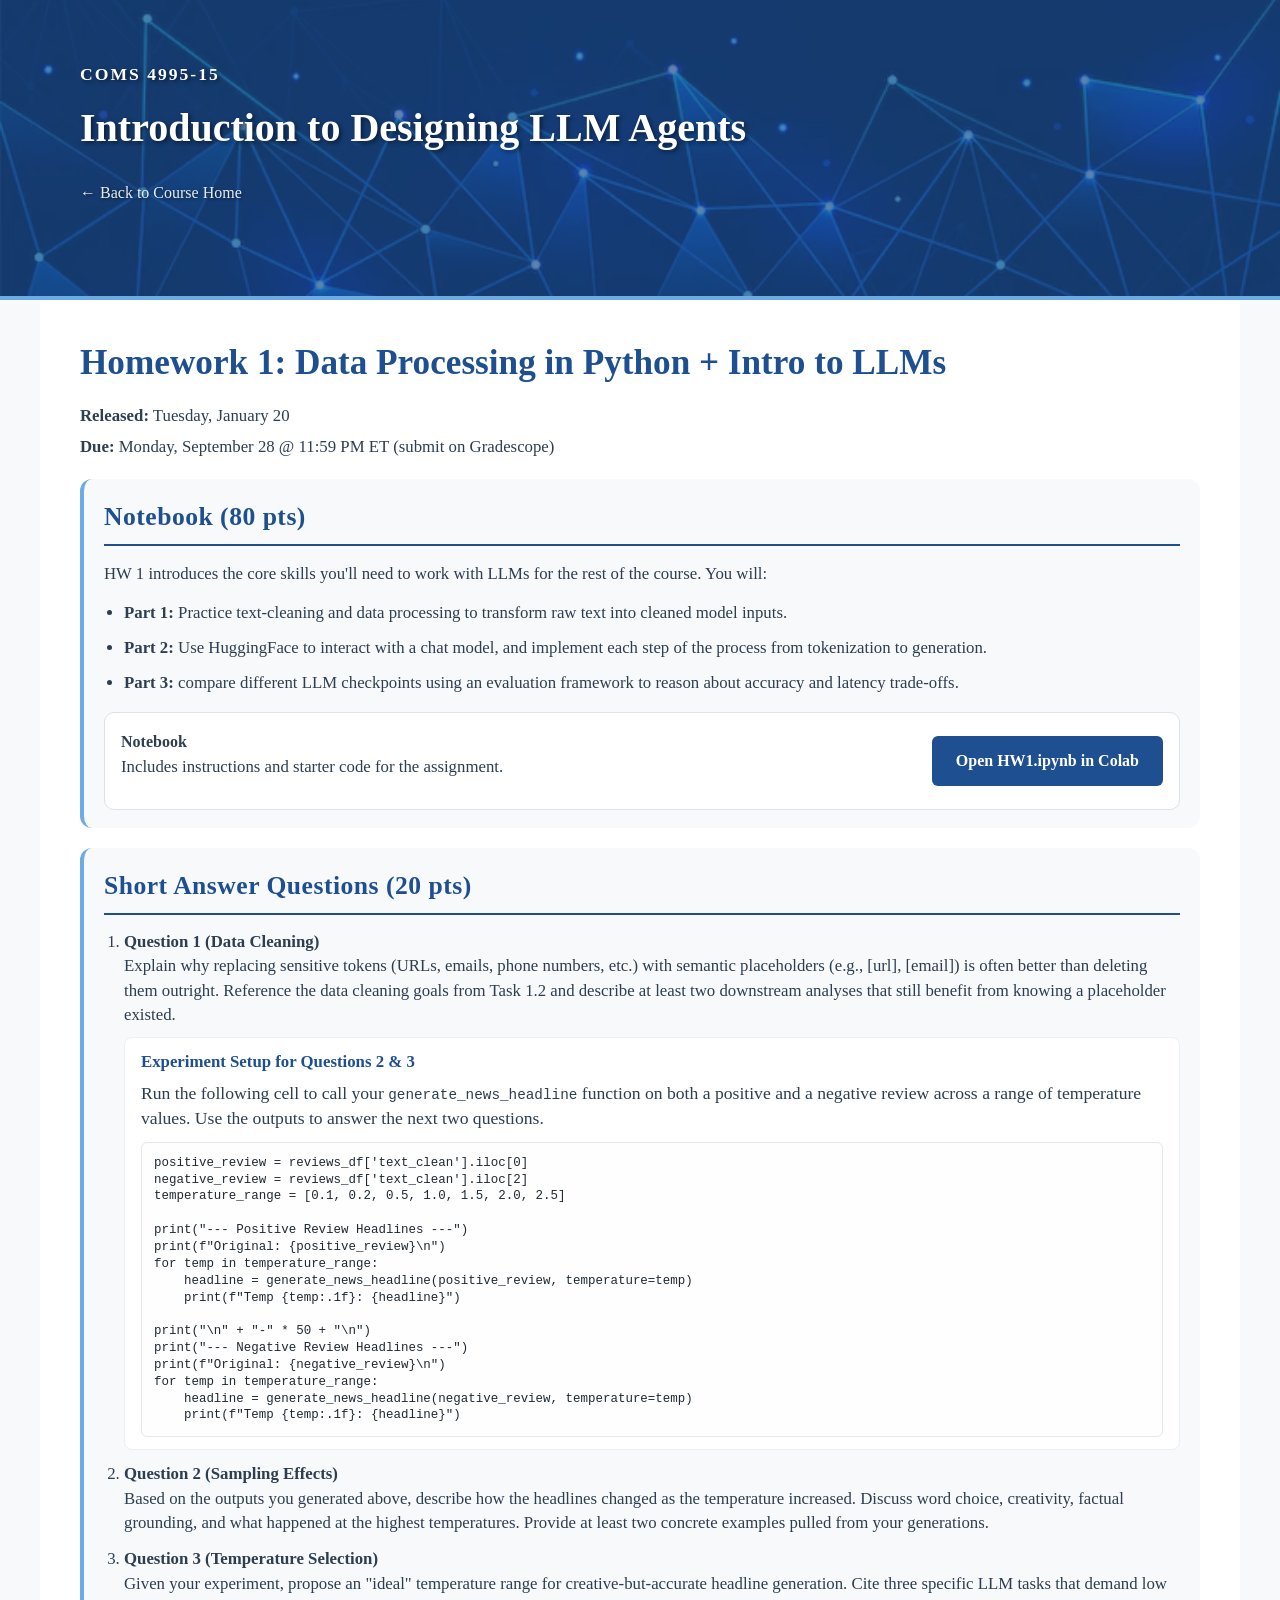
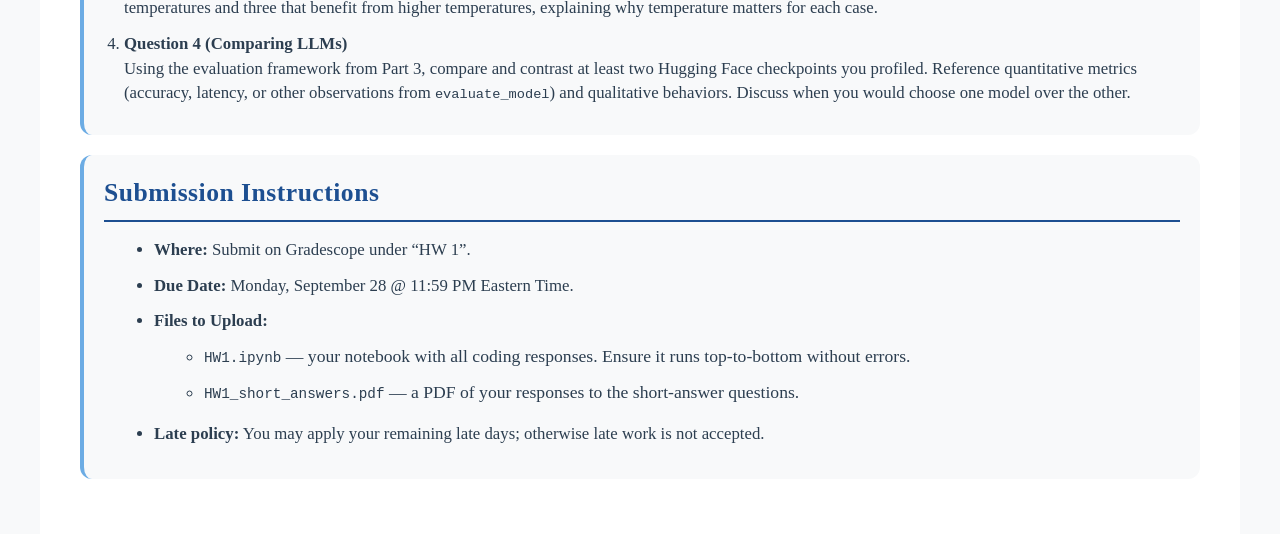
==== HW1.html @ 53bf1cdf "Prepare course website for release" ====
<!DOCTYPE html>
<html lang="en">
<head>
    <meta charset="UTF-8">
    <meta name="viewport" content="width=device-width, initial-scale=1.0">
    <title>HW 1 – Data Processing in Python + Intro to LLMs</title>
    <link rel="stylesheet" href="assets/styles.css">
    <style>
        .overview, .short-answers, .submission-card {
            background-color: #f8f9fa;
            padding: 18px 20px;
            border-radius: 12px;
            border-left: 4px solid #6CACE4;
            margin-bottom: 20px;
        }

        .main-content h1 {
            margin-bottom: 8px;
            font-size: 2.2rem;
            text-shadow: none;
            color: #1D4F91;
        }

        .overview ul {
            margin-top: 10px;
            margin-left: 20px;
        }

        .download-card {
            background-color: #fff;
            border: 1px solid #dee2e6;
            border-radius: 10px;
            padding: 16px;
            display: flex;
            align-items: center;
            justify-content: space-between;
            flex-wrap: wrap;
            gap: 12px;
            margin-top: 15px;
        }

        .download-card a {
            background-color: #1D4F91;
            color: #fff;
            padding: 12px 24px;
            border-radius: 6px;
            text-decoration: none;
            font-weight: 600;
        }

        .download-card a:hover {
            opacity: 0.9;
        }

        .short-answers ol {
            padding-left: 20px;
        }

        .short-answers li {
            margin-bottom: 12px;
            line-height: 1.45;
        }

        .helper-block {
            margin-top: 10px;
            padding: 12px 16px;
            border-left: 3px solid #e5e7eb;
            background-color: #fff;
            border: 1px solid #edeff2;
            border-radius: 8px;
        }

        .helper-block-label {
            font-weight: 600;
            margin-bottom: 6px;
            color: #1D4F91;
        }

        .code-block {
            background-color: #fefefe;
            color: #1f2933;
            border: 1px solid #e5e7eb;
            padding: 12px;
            border-radius: 6px;
            font-family: "SFMono-Regular", Consolas, "Lucida Console", monospace;
            font-size: 0.78rem;
            line-height: 1.35;
            overflow-x: auto;
            margin-top: 10px;
        }

        .submission-card ul {
            margin-top: 10px;
            padding-left: 20px;
        }

        .submission-card li {
            margin-bottom: 10px;
            line-height: 1.5;
        }
    </style>
</head>
<body>
    <header>
        <div class="header-content">
            <div class="course-number">COMS 4995-15</div>
            <h1>Introduction to Designing LLM Agents</h1>
            <div class="nav-link">
                <a href="index.html">← Back to Course Home</a>
            </div>
        </div>
    </header>

    <div class="container">
        <div class="main-content">
            <h1 style="margin-bottom: 12px;">Homework 1: Data Processing in Python + Intro to LLMs</h1>
            <p style="margin: 0 0 4px 0;"><strong>Released:</strong> Tuesday, January 20</p>
            <p style="margin: 0 0 18px 0;"><strong>Due:</strong> Monday, September 28 @ 11:59 PM ET (submit on Gradescope)</p>

            <section class="overview">
                <h2>Notebook (80 pts)</h2>
                <p>HW 1 introduces the core skills you'll need to work with LLMs for the rest of the course. You will:</p>
                <ul>
                    <li><strong>Part 1:</strong> Practice text-cleaning and data processing to transform raw text into cleaned model inputs.</li>
                    <li><strong>Part 2:</strong> Use HuggingFace to interact with a chat model, and implement each step of the process from tokenization to generation.</li>
                    <li><strong>Part 3:</strong> compare different LLM checkpoints using an evaluation framework to reason about accuracy and latency trade-offs.</li>
                </ul>
                <div class="download-card">
                    <div>
                        <strong> Notebook</strong>
                        <p>Includes instructions and starter code for the assignment.</p>
                    </div>
                    <a href="https://colab.research.google.com/drive/127XjpPJW0G8m15eZVymqBkUhC2XwX5xJ">Open HW1.ipynb in Colab</a>
                </div>
            </section>

            <section class="short-answers">
                <h2>Short Answer Questions (20 pts)</h2>
                <ol>
                    <li>
                        <strong>Question 1 (Data Cleaning)</strong><br>
                        Explain why replacing sensitive tokens (URLs, emails, phone numbers, etc.) with semantic placeholders (e.g., [url], [email]) is often better than deleting them outright. Reference the data cleaning goals from Task 1.2 and describe at least two downstream analyses that still benefit from knowing a placeholder existed.
                        <div class="helper-block">
                            <div class="helper-block-label">Experiment Setup for Questions 2 &amp; 3</div>
                            <p style="margin: 0 0 8px 0;">Run the following cell to call your <code>generate_news_headline</code> function on both a positive and a negative review across a range of temperature values. Use the outputs to answer the next two questions.</p>
                            <div class="code-block">
<pre><code>positive_review = reviews_df['text_clean'].iloc[0]
negative_review = reviews_df['text_clean'].iloc[2]
temperature_range = [0.1, 0.2, 0.5, 1.0, 1.5, 2.0, 2.5]

print("--- Positive Review Headlines ---")
print(f"Original: {positive_review}\n")
for temp in temperature_range:
    headline = generate_news_headline(positive_review, temperature=temp)
    print(f"Temp {temp:.1f}: {headline}")

print("\n" + "-" * 50 + "\n")
print("--- Negative Review Headlines ---")
print(f"Original: {negative_review}\n")
for temp in temperature_range:
    headline = generate_news_headline(negative_review, temperature=temp)
    print(f"Temp {temp:.1f}: {headline}")</code></pre>
                            </div>
                        </div>
                    </li>
                    <li>
                        <strong>Question 2 (Sampling Effects)</strong><br>
                        Based on the outputs you generated above, describe how the headlines changed as the temperature increased. Discuss word choice, creativity, factual grounding, and what happened at the highest temperatures. Provide at least two concrete examples pulled from your generations.
                    </li>
                    <li>
                        <strong>Question 3 (Temperature Selection)</strong><br>
                        Given your experiment, propose an "ideal" temperature range for creative-but-accurate headline generation. Cite three specific LLM tasks that demand low temperatures and three that benefit from higher temperatures, explaining why temperature matters for each case.
                    </li>
                    <li>
                        <strong>Question 4 (Comparing LLMs)</strong><br>
                        Using the evaluation framework from Part 3, compare and contrast at least two Hugging Face checkpoints you profiled. Reference quantitative metrics (accuracy, latency, or other observations from <code>evaluate_model</code>) and qualitative behaviors. Discuss when you would choose one model over the other.
                    </li>
                </ol>
            </section>

            <section class="submission-card">
                <h2>Submission Instructions</h2>
                <ul>
                    <li><strong>Where:</strong> Submit on Gradescope under “HW 1”.</li>
                    <li><strong>Due Date:</strong> Monday, September 28 @ 11:59 PM Eastern Time.</li>
                    <li><strong>Files to Upload:</strong>
                        <ul>
                            <li><code>HW1.ipynb</code> — your notebook with all coding responses. Ensure it runs top-to-bottom without errors.</li>
                            <li><code>HW1_short_answers.pdf</code> — a PDF of your responses to the short-answer questions.</li>
                        </ul>
                    </li>
                    <li><strong>Late policy:</strong> You may apply your remaining late days; otherwise late work is not accepted.</li>
                </ul>
            </section>
        </div>
    </div>
</body>
</html>
---- assets/styles.css ----
/* Shared Styles for COMS 4995-15 Course Website */

* {
    margin: 0;
    padding: 0;
    box-sizing: border-box;
}

body {
    font-family: 'Georgia', 'Times New Roman', serif;
    line-height: 1.6;
    color: #2c3e50;
    background-color: #f8f9fa;
    margin: 0;
    padding: 0;
}

.container {
    max-width: 1200px;
    margin: 0 auto;
    padding: 0;
    background-color: white;
    width: 100%;
}

header {
    position: relative;
    background-color: #1D4F91;
    color: white;
    padding: 60px 0;
    border-bottom: 4px solid #6CACE4;
    background-image: url('images/banner.png');
    background-size: cover;
    background-position: center center;
    background-repeat: no-repeat;
    min-height: 300px;
}

header::before {
    content: '';
    position: absolute;
    top: 0;
    left: 0;
    right: 0;
    bottom: 0;
    background: rgba(29, 79, 145, 0.7);
    z-index: 1;
}

.header-content {
    max-width: 1200px;
    margin: 0 auto;
    padding: 0 40px;
    position: relative;
    z-index: 2;
    box-sizing: border-box;
}

.course-number {
    font-size: 1.1em;
    font-weight: 600;
    margin-bottom: 8px;
    letter-spacing: 2px;
    text-shadow: 2px 2px 4px rgba(0, 0, 0, 0.5);
}

h1 {
    font-size: 2.5em;
    margin-bottom: 20px;
    font-weight: 700;
    text-shadow: 2px 2px 4px rgba(0, 0, 0, 0.5);
}

.instructor {
    font-size: 1em;
    margin-top: 15px;
    text-shadow: 1px 1px 3px rgba(0, 0, 0, 0.5);
}

.instructor p {
    margin-bottom: 5px;
}

.nav-link {
    margin-top: 15px;
}

.nav-link a {
    color: white;
    text-decoration: none;
    opacity: 0.9;
    text-shadow: 1px 1px 3px rgba(0, 0, 0, 0.5);
}

.nav-link a:hover {
    opacity: 1;
    text-decoration: underline;
}

.main-content {
    padding: 35px 40px;
    box-sizing: border-box;
}

section {
    margin-bottom: 35px;
}

h2 {
    color: #1D4F91;
    font-size: 1.6em;
    margin-bottom: 15px;
    padding-bottom: 6px;
    border-bottom: 2px solid #1D4F91;
    font-weight: 600;
    letter-spacing: 0.5px;
}

h3 {
    color: #2c3e50;
    font-size: 1.2em;
    margin-top: 15px;
    margin-bottom: 10px;
    font-weight: 600;
}

p {
    margin-bottom: 12px;
    text-align: left;
    font-size: 1.05em;
}

ul {
    margin-left: 30px;
    margin-bottom: 15px;
}

li {
    margin-bottom: 8px;
    font-size: 1.05em;
}
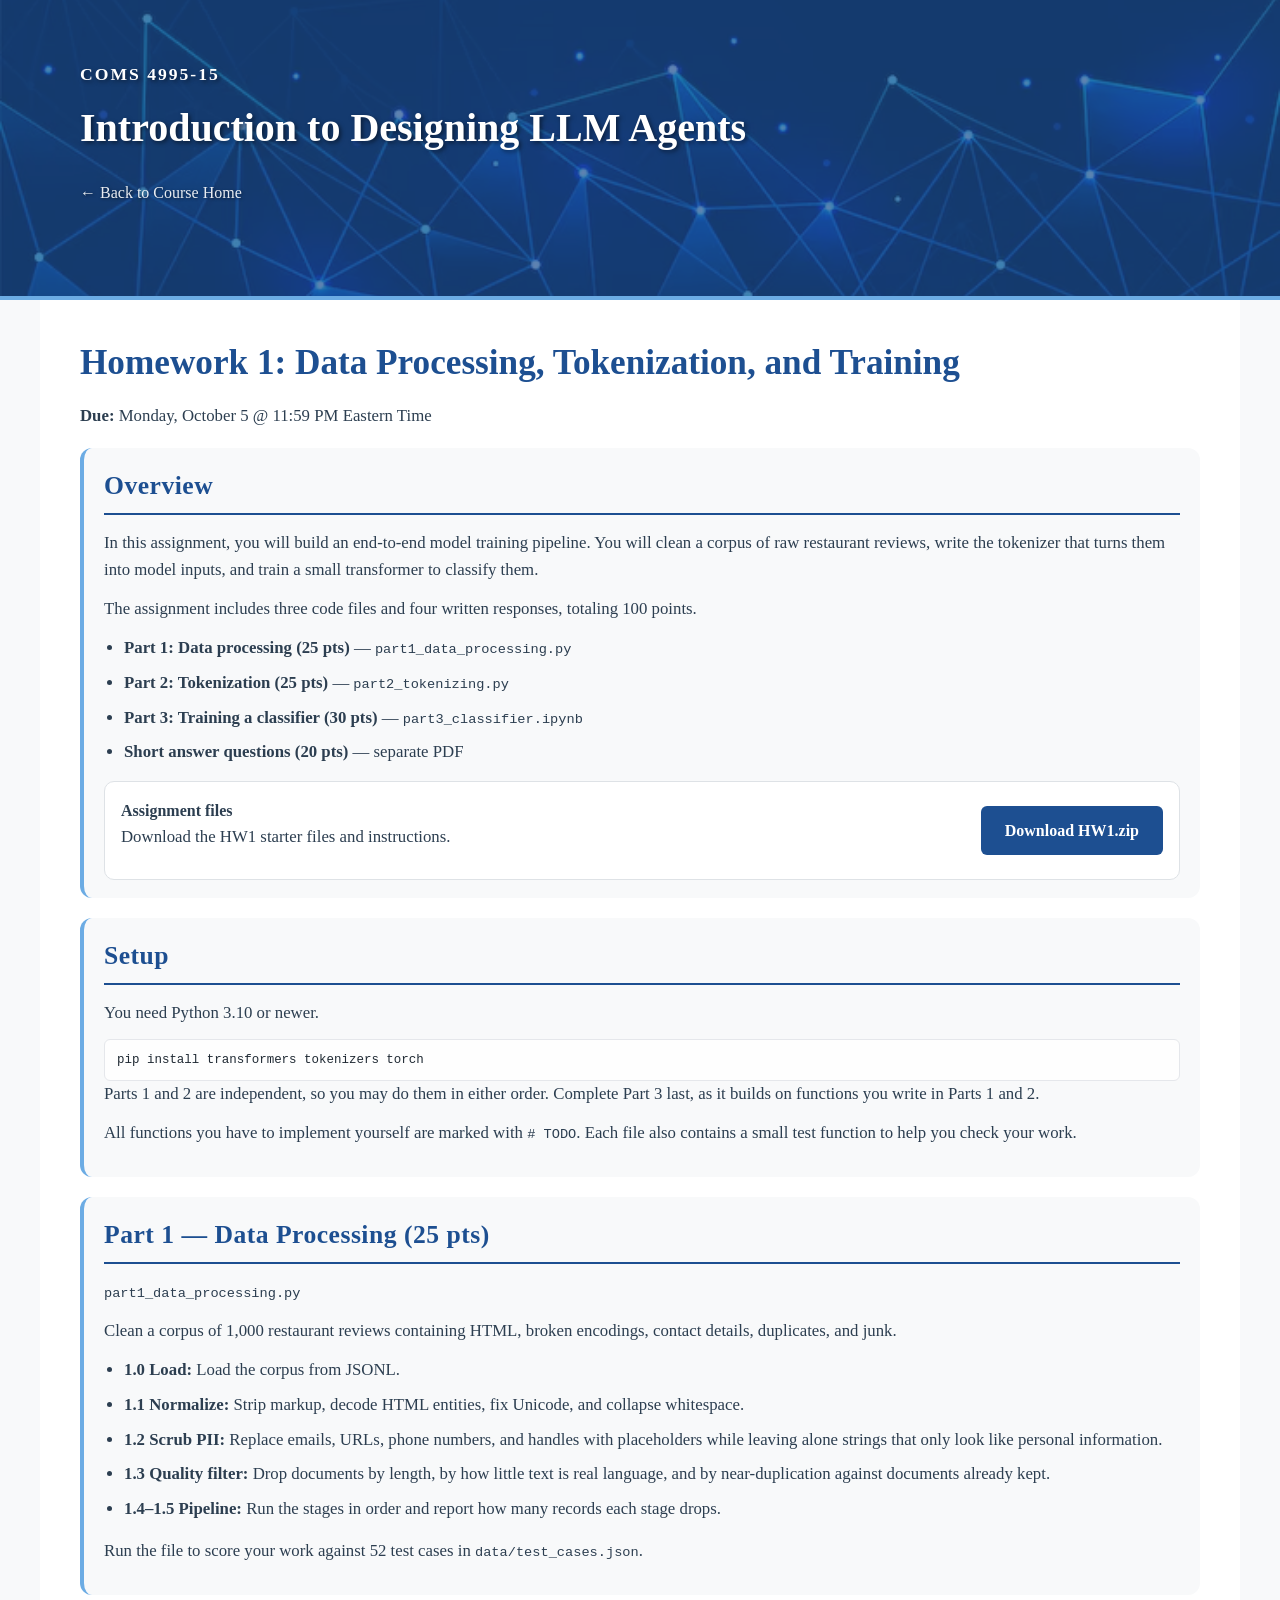
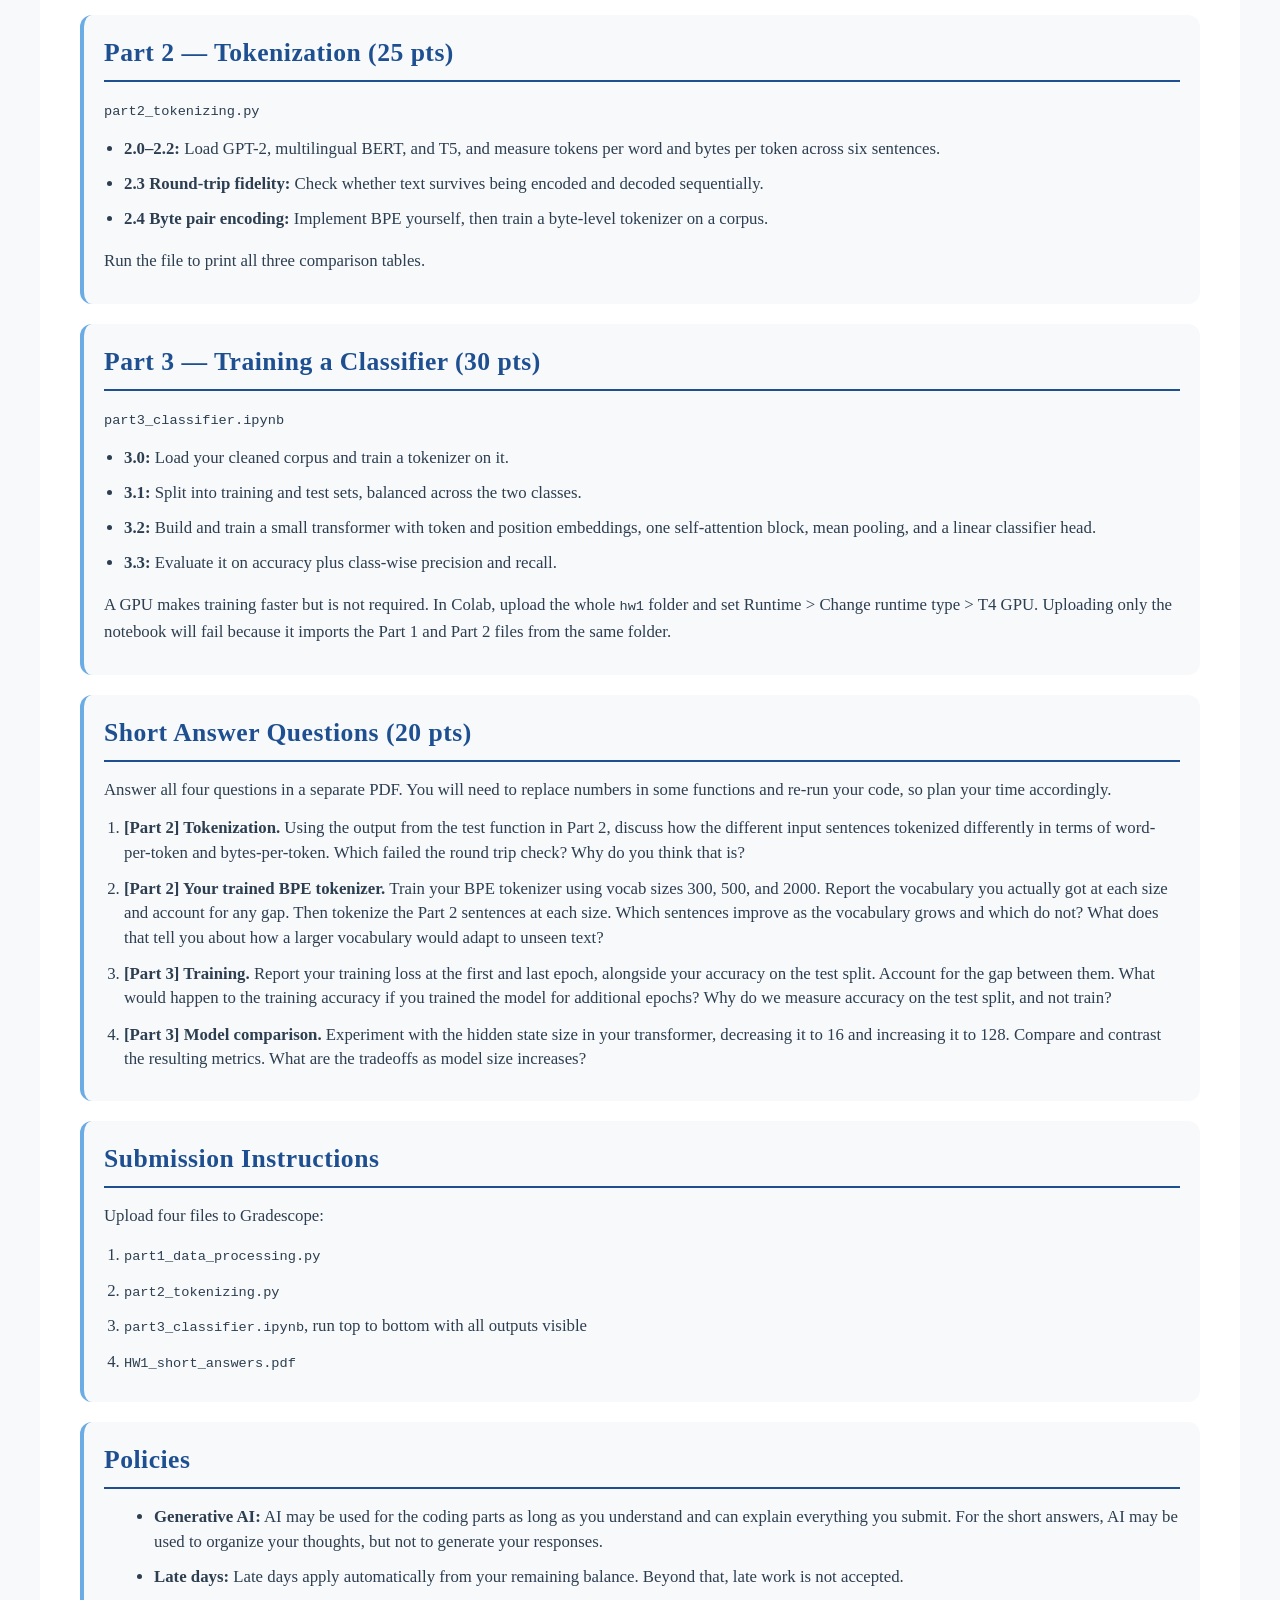
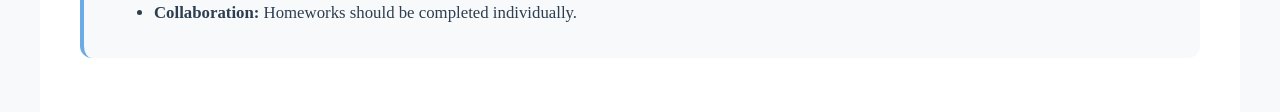
==== commit b27ac5b0: "adding HW1" ====
--- a/HW1.html
+++ b/HW1.html
@@ -3,7 +3,7 @@
 <head>
     <meta charset="UTF-8">
     <meta name="viewport" content="width=device-width, initial-scale=1.0">
-    <title>HW 1 – Data Processing in Python + Intro to LLMs</title>
+    <title>HW 1 – Data Processing, Tokenization, and Training</title>
     <link rel="stylesheet" href="assets/styles.css">
     <style>
         .overview, .short-answers, .submission-card {
@@ -90,6 +90,11 @@
         }
 
         .submission-card ul {
+            margin-top: 10px;
+            padding-left: 20px;
+        }
+
+        .submission-card ol {
             margin-top: 10px;
             padding-left: 20px;
         }
@@ -113,83 +118,101 @@
 
     <div class="container">
         <div class="main-content">
-            <h1 style="margin-bottom: 12px;">Homework 1: Data Processing in Python + Intro to LLMs</h1>
-            <p style="margin: 0 0 4px 0;"><strong>Released:</strong> Tuesday, January 20</p>
-            <p style="margin: 0 0 18px 0;"><strong>Due:</strong> Monday, September 28 @ 11:59 PM ET (submit on Gradescope)</p>
-
-            <section class="overview">
-                <h2>Notebook (80 pts)</h2>
-                <p>HW 1 introduces the core skills you'll need to work with LLMs for the rest of the course. You will:</p>
-                <ul>
-                    <li><strong>Part 1:</strong> Practice text-cleaning and data processing to transform raw text into cleaned model inputs.</li>
-                    <li><strong>Part 2:</strong> Use HuggingFace to interact with a chat model, and implement each step of the process from tokenization to generation.</li>
-                    <li><strong>Part 3:</strong> compare different LLM checkpoints using an evaluation framework to reason about accuracy and latency trade-offs.</li>
+            <h1 style="margin-bottom: 12px;">Homework 1: Data Processing, Tokenization, and Training</h1>
+            <p style="margin: 0 0 18px 0;"><strong>Due:</strong> Monday, October 5 @ 11:59 PM Eastern Time</p>
+
+            <section class="overview">
+                <h2>Overview</h2>
+                <p>In this assignment, you will build an end-to-end model training pipeline. You will clean a corpus of raw restaurant reviews, write the tokenizer that turns them into model inputs, and train a small transformer to classify them.</p>
+                <p>The assignment includes three code files and four written responses, totaling 100 points.</p>
+                <ul>
+                    <li><strong>Part 1: Data processing (25 pts)</strong> — <code>part1_data_processing.py</code></li>
+                    <li><strong>Part 2: Tokenization (25 pts)</strong> — <code>part2_tokenizing.py</code></li>
+                    <li><strong>Part 3: Training a classifier (30 pts)</strong> — <code>part3_classifier.ipynb</code></li>
+                    <li><strong>Short answer questions (20 pts)</strong> — separate PDF</li>
                 </ul>
                 <div class="download-card">
                     <div>
-                        <strong> Notebook</strong>
-                        <p>Includes instructions and starter code for the assignment.</p>
+                        <strong>Assignment files</strong>
+                        <p>Download the HW1 starter files and instructions.</p>
                     </div>
-                    <a href="https://colab.research.google.com/drive/127XjpPJW0G8m15eZVymqBkUhC2XwX5xJ">Open HW1.ipynb in Colab</a>
+                    <a href="assets/HW1.zip" download>Download HW1.zip</a>
                 </div>
+            </section>
+
+            <section class="overview">
+                <h2>Setup</h2>
+                <p>You need Python 3.10 or newer.</p>
+                <div class="code-block"><pre><code>pip install transformers tokenizers torch</code></pre></div>
+                <p>Parts 1 and 2 are independent, so you may do them in either order. Complete Part 3 last, as it builds on functions you write in Parts 1 and 2.</p>
+                <p>All functions you have to implement yourself are marked with <code># TODO</code>. Each file also contains a small test function to help you check your work.</p>
+            </section>
+
+            <section class="overview">
+                <h2>Part 1 — Data Processing (25 pts)</h2>
+                <p><code>part1_data_processing.py</code></p>
+                <p>Clean a corpus of 1,000 restaurant reviews containing HTML, broken encodings, contact details, duplicates, and junk.</p>
+                <ul>
+                    <li><strong>1.0 Load:</strong> Load the corpus from JSONL.</li>
+                    <li><strong>1.1 Normalize:</strong> Strip markup, decode HTML entities, fix Unicode, and collapse whitespace.</li>
+                    <li><strong>1.2 Scrub PII:</strong> Replace emails, URLs, phone numbers, and handles with placeholders while leaving alone strings that only look like personal information.</li>
+                    <li><strong>1.3 Quality filter:</strong> Drop documents by length, by how little text is real language, and by near-duplication against documents already kept.</li>
+                    <li><strong>1.4–1.5 Pipeline:</strong> Run the stages in order and report how many records each stage drops.</li>
+                </ul>
+                <p>Run the file to score your work against 52 test cases in <code>data/test_cases.json</code>.</p>
+            </section>
+
+            <section class="overview">
+                <h2>Part 2 — Tokenization (25 pts)</h2>
+                <p><code>part2_tokenizing.py</code></p>
+                <ul>
+                    <li><strong>2.0–2.2:</strong> Load GPT-2, multilingual BERT, and T5, and measure tokens per word and bytes per token across six sentences.</li>
+                    <li><strong>2.3 Round-trip fidelity:</strong> Check whether text survives being encoded and decoded sequentially.</li>
+                    <li><strong>2.4 Byte pair encoding:</strong> Implement BPE yourself, then train a byte-level tokenizer on a corpus.</li>
+                </ul>
+                <p>Run the file to print all three comparison tables.</p>
+            </section>
+
+            <section class="overview">
+                <h2>Part 3 — Training a Classifier (30 pts)</h2>
+                <p><code>part3_classifier.ipynb</code></p>
+                <ul>
+                    <li><strong>3.0:</strong> Load your cleaned corpus and train a tokenizer on it.</li>
+                    <li><strong>3.1:</strong> Split into training and test sets, balanced across the two classes.</li>
+                    <li><strong>3.2:</strong> Build and train a small transformer with token and position embeddings, one self-attention block, mean pooling, and a linear classifier head.</li>
+                    <li><strong>3.3:</strong> Evaluate it on accuracy plus class-wise precision and recall.</li>
+                </ul>
+                <p>A GPU makes training faster but is not required. In Colab, upload the whole <code>hw1</code> folder and set Runtime &gt; Change runtime type &gt; T4 GPU. Uploading only the notebook will fail because it imports the Part 1 and Part 2 files from the same folder.</p>
             </section>
 
             <section class="short-answers">
                 <h2>Short Answer Questions (20 pts)</h2>
+                <p>Answer all four questions in a separate PDF. You will need to replace numbers in some functions and re-run your code, so plan your time accordingly.</p>
                 <ol>
-                    <li>
-                        <strong>Question 1 (Data Cleaning)</strong><br>
-                        Explain why replacing sensitive tokens (URLs, emails, phone numbers, etc.) with semantic placeholders (e.g., [url], [email]) is often better than deleting them outright. Reference the data cleaning goals from Task 1.2 and describe at least two downstream analyses that still benefit from knowing a placeholder existed.
-                        <div class="helper-block">
-                            <div class="helper-block-label">Experiment Setup for Questions 2 &amp; 3</div>
-                            <p style="margin: 0 0 8px 0;">Run the following cell to call your <code>generate_news_headline</code> function on both a positive and a negative review across a range of temperature values. Use the outputs to answer the next two questions.</p>
-                            <div class="code-block">
-<pre><code>positive_review = reviews_df['text_clean'].iloc[0]
-negative_review = reviews_df['text_clean'].iloc[2]
-temperature_range = [0.1, 0.2, 0.5, 1.0, 1.5, 2.0, 2.5]
-
-print("--- Positive Review Headlines ---")
-print(f"Original: {positive_review}\n")
-for temp in temperature_range:
-    headline = generate_news_headline(positive_review, temperature=temp)
-    print(f"Temp {temp:.1f}: {headline}")
-
-print("\n" + "-" * 50 + "\n")
-print("--- Negative Review Headlines ---")
-print(f"Original: {negative_review}\n")
-for temp in temperature_range:
-    headline = generate_news_headline(negative_review, temperature=temp)
-    print(f"Temp {temp:.1f}: {headline}")</code></pre>
-                            </div>
-                        </div>
-                    </li>
-                    <li>
-                        <strong>Question 2 (Sampling Effects)</strong><br>
-                        Based on the outputs you generated above, describe how the headlines changed as the temperature increased. Discuss word choice, creativity, factual grounding, and what happened at the highest temperatures. Provide at least two concrete examples pulled from your generations.
-                    </li>
-                    <li>
-                        <strong>Question 3 (Temperature Selection)</strong><br>
-                        Given your experiment, propose an "ideal" temperature range for creative-but-accurate headline generation. Cite three specific LLM tasks that demand low temperatures and three that benefit from higher temperatures, explaining why temperature matters for each case.
-                    </li>
-                    <li>
-                        <strong>Question 4 (Comparing LLMs)</strong><br>
-                        Using the evaluation framework from Part 3, compare and contrast at least two Hugging Face checkpoints you profiled. Reference quantitative metrics (accuracy, latency, or other observations from <code>evaluate_model</code>) and qualitative behaviors. Discuss when you would choose one model over the other.
-                    </li>
+                    <li><strong>[Part 2] Tokenization.</strong> Using the output from the test function in Part 2, discuss how the different input sentences tokenized differently in terms of word-per-token and bytes-per-token. Which failed the round trip check? Why do you think that is?</li>
+                    <li><strong>[Part 2] Your trained BPE tokenizer.</strong> Train your BPE tokenizer using vocab sizes 300, 500, and 2000. Report the vocabulary you actually got at each size and account for any gap. Then tokenize the Part 2 sentences at each size. Which sentences improve as the vocabulary grows and which do not? What does that tell you about how a larger vocabulary would adapt to unseen text?</li>
+                    <li><strong>[Part 3] Training.</strong> Report your training loss at the first and last epoch, alongside your accuracy on the test split. Account for the gap between them. What would happen to the training accuracy if you trained the model for additional epochs? Why do we measure accuracy on the test split, and not train?</li>
+                    <li><strong>[Part 3] Model comparison.</strong> Experiment with the hidden state size in your transformer, decreasing it to 16 and increasing it to 128. Compare and contrast the resulting metrics. What are the tradeoffs as model size increases?</li>
                 </ol>
             </section>
 
             <section class="submission-card">
                 <h2>Submission Instructions</h2>
-                <ul>
-                    <li><strong>Where:</strong> Submit on Gradescope under “HW 1”.</li>
-                    <li><strong>Due Date:</strong> Monday, September 28 @ 11:59 PM Eastern Time.</li>
-                    <li><strong>Files to Upload:</strong>
-                        <ul>
-                            <li><code>HW1.ipynb</code> — your notebook with all coding responses. Ensure it runs top-to-bottom without errors.</li>
-                            <li><code>HW1_short_answers.pdf</code> — a PDF of your responses to the short-answer questions.</li>
-                        </ul>
-                    </li>
-                    <li><strong>Late policy:</strong> You may apply your remaining late days; otherwise late work is not accepted.</li>
+                <p>Upload four files to Gradescope:</p>
+                <ol>
+                    <li><code>part1_data_processing.py</code></li>
+                    <li><code>part2_tokenizing.py</code></li>
+                    <li><code>part3_classifier.ipynb</code>, run top to bottom with all outputs visible</li>
+                    <li><code>HW1_short_answers.pdf</code></li>
+                </ol>
+            </section>
+
+            <section class="submission-card">
+                <h2>Policies</h2>
+                <ul>
+                    <li><strong>Generative AI:</strong> AI may be used for the coding parts as long as you understand and can explain everything you submit. For the short answers, AI may be used to organize your thoughts, but not to generate your responses.</li>
+                    <li><strong>Late days:</strong> Late days apply automatically from your remaining balance. Beyond that, late work is not accepted.</li>
+                    <li><strong>Collaboration:</strong> Homeworks should be completed individually.</li>
                 </ul>
             </section>
         </div>
